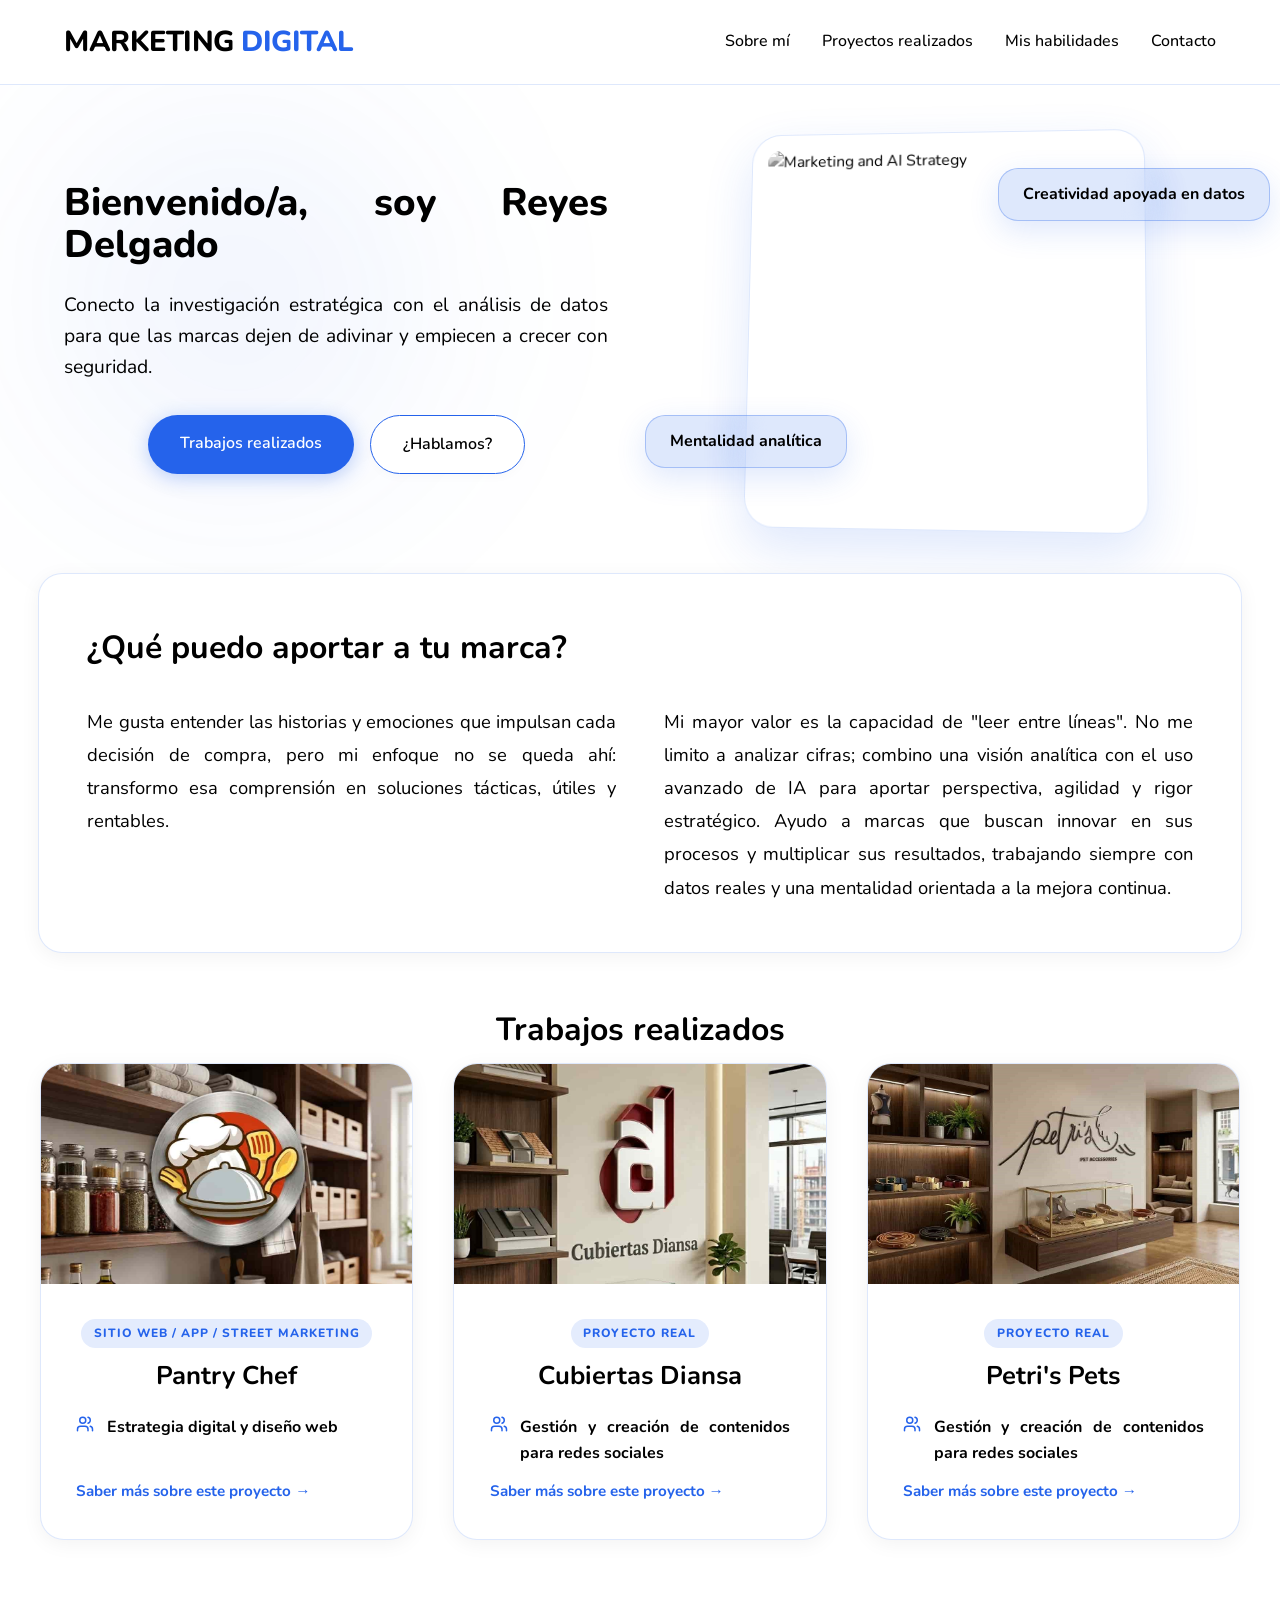
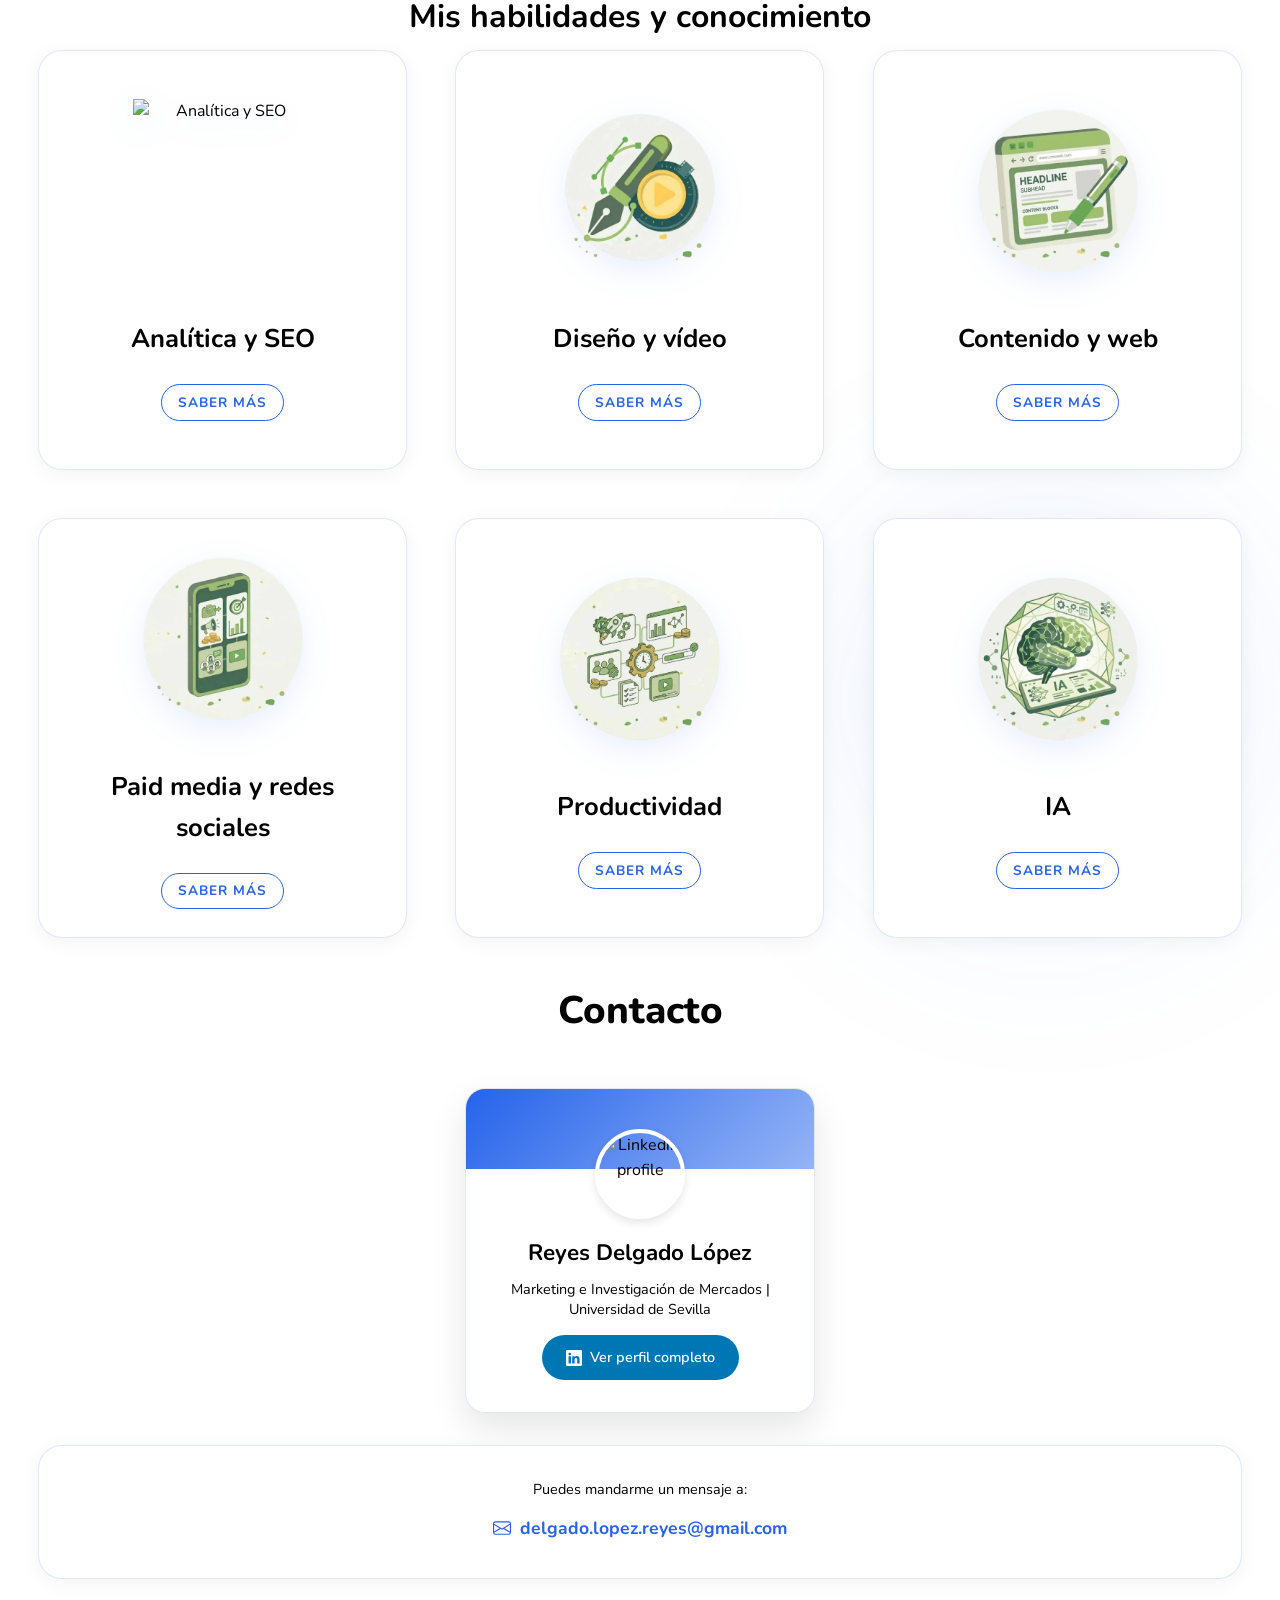
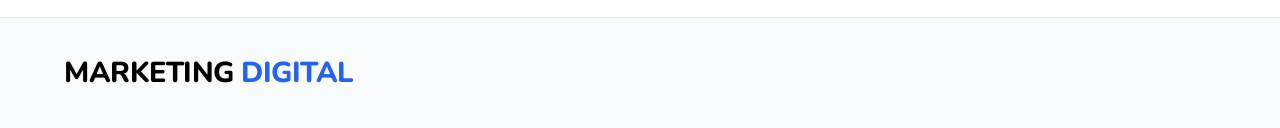
==== index.html @ 1cf18f33 "Update index.html" ====
<!DOCTYPE html>
<html lang="es">
<head>
    <meta charset="UTF-8">
    <meta name="viewport" content="width=device-width, initial-scale=1.0">
    <title>Marketing digital</title>
    <meta name="description" content="Portfolio profesional de marketing digital.">
    <link rel="stylesheet" href="style.css">
    <link rel="preconnect" href="https://fonts.googleapis.com">
    <link rel="preconnect" href="https://fonts.gstatic.com" crossorigin>
    <link href="https://fonts.googleapis.com/css2?family=Nunito:wght@300;400;600;700;800&display=swap" rel="stylesheet">
    <link rel="icon" type="image/png" href="logo.png">
    <script src="https://t.contentsquare.net/uxa/c8f39b7893210.js" defer></script>
</head>
<body>
    <div class="blob-bg"></div>
    <div class="blob-bg blob-2"></div>
    <nav class="navbar">
        <a href="index.html" class="logo">MARKETING <span class="highlight">DIGITAL</span></a>
        <ul class="nav-links">
            <li><a href="#about">Sobre mí</a></li>
            <li><a href="#projects">Proyectos realizados</a></li>
            <li><a href="#expertise">Mis habilidades</a></li>
            <li><a href="#contact">Contacto</a></li>
        </ul>
        <button class="mobile-menu-btn">
            <div class="bar"></div>
            <div class="bar"></div>
            <div class="bar"></div>
        </button>
    </nav>

    <main>
        <section id="home" class="hero">
            <div class="hero-content reveal-left">
                <h1 class="title">Bienvenido/a, soy Reyes Delgado</h1>
                <p class="description">
                    Conecto la investigación estratégica con el análisis de datos para que las marcas dejen de adivinar y empiecen a crecer con seguridad.
                </p>
                <div class="cta-group">
                    <a href="#projects" class="btn btn-primary">Trabajos realizados</a>
                    <a href="#contact" class="btn btn-secondary">¿Hablamos?</a>
                </div>
            </div>
            <div class="hero-visual reveal-right">
                <div class="glass-card main-glass">
                    <img src="hero-asset.png" alt="Marketing and AI Strategy" id="hero-img" fetchpriority="high" decoding="async">
                </div>
                <div class="floating-badge badge-1">Creatividad apoyada en datos</div>
                <div class="floating-badge badge-2">Mentalidad analítica</div>
            </div>
        </section>

        <section id="about" class="about reveal">
            <div class="glass-card about-card" style="padding: 3rem;">
                <h2 class="section-title" style="margin-bottom: 2rem; text-align: left;">¿Qué puedo aportar a tu marca?</h2>
                <div style="display: grid; grid-template-columns: repeat(auto-fit, minmax(400px, 1fr)); gap: 3rem;">
                    <p style="font-size: 1.15rem; color: var(--text-muted); line-height: 1.8; text-align: justify;">
                        Me gusta entender las historias y emociones que impulsan cada decisión de compra, pero mi enfoque no se queda ahí: transformo esa comprensión en soluciones tácticas, útiles y rentables.
                    </p>
                    <p style="font-size: 1.15rem; color: var(--text-muted); line-height: 1.8; text-align: justify;">
                        Mi mayor valor es la capacidad de "leer entre líneas". No me limito a analizar cifras; combino una visión analítica con el uso avanzado de IA para aportar perspectiva, agilidad y rigor estratégico. Ayudo a marcas que buscan innovar en sus procesos y multiplicar sus resultados, trabajando siempre con datos reales y una mentalidad orientada a la mejora continua.
                    </p>
                </div>
            </div>
        </section>

        <section id="projects" class="projects reveal">
            <h2 class="section-title">Trabajos realizados</h2>            
            <div class="projects-grid">
                <!-- Proyecto 1: Pantry Chef -->
                <div class="project-card glass-card" 
                     data-title="Pantry Chef"
                     data-image="pantry-chef.jpg"
                     data-role="Desarrollo de plataforma web, estrategia de marketing digital y diseño de experiencia de usuario (UX)."
                     data-problem="El desperdicio alimentario y la falta de tiempo para planificar comidas saludables. Muchos usuarios no saben qué cocinar con los ingredientes que ya tienen en casa, lo que genera gastos innecesarios y desperdicio."
                     data-solution="Creación de Pantry Chef, una solución digital que transforma la despensa en un aliado saludable. Diseñé una landing page optimizada y una estrategia de comunidad que fomenta la sostenibilidad a través de recetas personalizadas e inteligentes."
                     data-results="Identidad de marca consolidada, una interfaz intuitiva con alta tasa de conversión proyectada y una comunidad activa que reduce el impacto ambiental individual.">
                    <div class="project-image">
                        <img src="pantry-chef.jpg" alt="Pantry Chef Landing Page">
                        <div class="project-overlay">
                            <a href="proyecto-pantry-chef.html" class="view-project-btn">Ver proyecto completo</a>
                        </div>
                    </div>
                    <div class="project-info">
                        <div class="project-header">
                            <span class="project-tag">Sitio Web / App / Street Marketing</span>
                            <h3>Pantry Chef</h3>
                        </div>
                        <p class="project-role">
                            <svg xmlns="http://www.w3.org/2000/svg" width="18" height="18" viewBox="0 0 24 24" fill="none" stroke="currentColor" stroke-width="2" stroke-linecap="round" stroke-linejoin="round"><path d="M16 21v-2a4 4 0 0 0-4-4H6a4 4 0 0 0-4 4v2"/><circle cx="9" cy="7" r="4"/><path d="M22 21v-2a4 4 0 0 0-3-3.87"/><path d="M16 3.13a4 4 0 0 1 0 7.75"/></svg>
                            <strong>Estrategia digital y diseño web</strong>
                        </p>
                        
                        
                        
                        <a href="proyecto-pantry-chef.html" class="more-link">Saber más sobre este proyecto →</a>
                    </div>
                </div>

                <!-- Proyecto 2 -->
                <div class="project-card glass-card"
                     data-title="Cubiertas Diansa"
                     data-image="cubiertas-diansa.jpg"
                     data-role="Gestión y creación de contenidos para las redes sociales."
                     data-problem="Una empresa de servicios perdía el 60% de sus leads por falta de seguimiento inmediato y personalización. El equipo de ventas no daba abasto con las consultas manuales, lo que generaba frustración en los clientes."
                     data-solution="Propuse la integración de un sistema de pre-calificación mediante IA que automatiza la primera respuesta. Esto permite segmentar los leads en tiempo real según su intención de compra y derivarlos automáticamente al comercial adecuado."
                     data-results="Reducción del tiempo de respuesta de 4 horas a 2 minutos. Incremento del 25% en la tasa de cierre de ventas y ahorro de 10 horas semanales por empleado en tareas administrativas.">
                    <div class="project-image">
                        <img src="cubiertas-diansa.jpg" alt="Cubiertas Diansa">
                        <div class="project-overlay">
                            <a href="proyecto-cubiertas-diansa.html" class="view-project-btn">Ver proyecto completo</a>
                        </div>
                    </div>
                    <div class="project-info">
                        <div class="project-header">
                            <span class="project-tag">Proyecto real</span>
                            <h3>Cubiertas Diansa</h3>
                        </div>
                        <p class="project-role">
                            <svg xmlns="http://www.w3.org/2000/svg" width="18" height="18" viewBox="0 0 24 24" fill="none" stroke="currentColor" stroke-width="2" stroke-linecap="round" stroke-linejoin="round"><path d="M16 21v-2a4 4 0 0 0-4-4H6a4 4 0 0 0-4 4v2"/><circle cx="9" cy="7" r="4"/><path d="M22 21v-2a4 4 0 0 0-3-3.87"/><path d="M16 3.13a4 4 0 0 1 0 7.75"/></svg>
                            <strong>Gestión y creación de contenidos para redes sociales</strong>
                        </p>
                                                <!-- Mini Galería de previsualización -->
                                               <a href="proyecto-cubiertas-diansa.html" class="more-link">Saber más sobre este proyecto →</a>
                    </div>
                </div>

                <!-- Proyecto 3 -->
                <div class="project-card glass-card"
                     data-title="Petri's Pets"
                     data-image="https://images.unsplash.com/photo-1611162617213-7d7a39e9b1d7?auto=format&fit=crop&q=80&w=800"
                     data-role="Dirección creativa y planificación de contenidos en redes."
                     data-problem="Una marca tradicional necesitaba rejuvenecer su imagen para atraer a la Generación Z sin alienar a su base actual de clientes de mediana edad, quienes valoraban la sobriedad."
                     data-solution="Diseñé una campaña omnicanal centrada en storytelling visual vibrante. Creamos una submarca digital con un lenguaje visual renovado y colaboraciones con micro-influencers alineados con los valores de sostenibilidad de la marca."
                     data-results="Aumento del engagement en un 45% en perfiles jóvenes, crecimiento del 20% en ventas online y mejora del sentimiento positivo de marca en un 30% según auditoría social.">
                    <div class="project-image">
                        <img src="petris-pets.jpg" alt="Petri's Pets">
                        <div class="project-overlay">
                            <a href="proyecto-petris-pets.html" class="view-project-btn">Ver proyecto completo</a>
                        </div>
                    </div>
                    <div class="project-info">
                        <div class="project-header">
                            <span class="project-tag">Proyecto real</span>
                            <h3>Petri's Pets</h3>
                        </div>
                        <p class="project-role">
                            <svg xmlns="http://www.w3.org/2000/svg" width="18" height="18" viewBox="0 0 24 24" fill="none" stroke="currentColor" stroke-width="2" stroke-linecap="round" stroke-linejoin="round"><path d="M16 21v-2a4 4 0 0 0-4-4H6a4 4 0 0 0-4 4v2"/><circle cx="9" cy="7" r="4"/><path d="M22 21v-2a4 4 0 0 0-3-3.87"/><path d="M16 3.13a4 4 0 0 1 0 7.75"/></svg>
                            <strong>Gestión y creación de contenidos para redes sociales</strong>
                        </p>
                        
                        <a href="proyecto-petris-pets.html" class="more-link">Saber más sobre este proyecto →</a>
                    </div>
                </div>
            </div>
        </section>

        <section id="expertise" class="expertise">
            <h2 class="section-title reveal">Mis habilidades y conocimiento</h2>
            <div class="grid">
                <!-- Analítica y SEO -->
                <div class="flip-card reveal">
                    <div class="flip-card-inner">
                        <div class="flip-card-front glass-card">
                            <img src="./analytics.png" alt="Analítica y SEO" loading="lazy" decoding="async">
                            <h3>Analítica y SEO</h3>
                            <span class="card-hint">Saber más</span>
                        </div>
                        <div class="flip-card-back glass-card">
                            <h3>Analítica y SEO</h3>
                            <p>Transformo métricas en decisiones con <strong>GA4</strong>, <strong>Hotjar</strong>, <strong>Search Console</strong> y <strong>Power BI</strong>. Domino el SEO técnico y estratégico con <strong>SE Ranking</strong> y <strong>Screaming Frog</strong>.</p>
                        </div>
                    </div>
                </div>
                <!-- Diseño y Vídeo -->
                <div class="flip-card reveal" style="transition-delay: 0.1s;">
                    <div class="flip-card-inner">
                        <div class="flip-card-front glass-card">
                            <img src="./design.png" alt="Diseño y vídeo" loading="lazy" decoding="async">
                            <h3>Diseño y vídeo</h3>
                            <span class="card-hint">Saber más</span>
                        </div>
                        <div class="flip-card-back glass-card">
                            <h3>Diseño y vídeo</h3>
                            <p>Tengo experiencia en diseño gráfico utilizando <strong>Canva</strong> y <strong>Procreate</strong> y en edición de vídeo utilizando <strong>CapCut</strong> e <strong>iMovie</strong> para contenido de alto impacto.</p>
                        </div>
                    </div>
                </div>
                <!-- Gestión de Contenidos y Web -->
                <div class="flip-card reveal" style="transition-delay: 0.2s;">
                    <div class="flip-card-inner">
                        <div class="flip-card-front glass-card">
                            <img src="./content.png" alt="Contenido y web" loading="lazy" decoding="async">
                            <h3>Contenido y web</h3>
                            <span class="card-hint">Saber más</span>
                        </div>
                        <div class="flip-card-back glass-card">
                            <h3>Contenido y web</h3>
                            <p>Me manejo con <strong>WordPress</strong>, <strong>PrestaShop</strong> y <strong>Drupal</strong> para gestionar contenido. Además, cuento con experiencia en email marketing mediante <strong>Mailchimp</strong> y <strong>Constant Contact</strong> y conocimientos de <strong>HTML/CSS</strong>, utilizando herramientas como <strong>VS Code</strong>.</p>
                        </div>
                    </div>
                </div>
                <!-- Social Media y Paid Media -->
                <div class="flip-card reveal" style="transition-delay: 0.3s;">
                    <div class="flip-card-inner">
                        <div class="flip-card-front glass-card">
                            <img src="paid-media.png" alt="Paid media y redes" loading="lazy" decoding="async">
                            <h3>Paid media y redes sociales</h3>
                            <span class="card-hint">Saber más</span>
                        </div>
                        <div class="flip-card-back glass-card">
                            <h3>Paid media y redes sociales</h3>
                            <p>He gestionado campañas en <strong>Google Ads</strong> y <strong>Meta Ads</strong>. Además, he administrado las redes sociales de diversos clientes mediante <strong>Meta Business Suite</strong>, planificando contenido y supervisando los insights.</p>
                        </div>
                    </div>
                </div>
                <!-- Organización y Productividad -->
                <div class="flip-card reveal" style="transition-delay: 0.4s;">
                    <div class="flip-card-inner">
                        <div class="flip-card-front glass-card">
                            <img src="productividad.png" alt="Productividad" loading="lazy" decoding="async">
                            <h3>Productividad</h3>
                            <span class="card-hint">Saber más</span>
                        </div>
                        <div class="flip-card-back glass-card">
                            <h3>Productividad</h3>
                            <p>Organizo y gestiono tareas mediante herramientas como <strong>Notion</strong> y <strong>Trello</strong>. Además, domino suites de productividad como <strong>Microsoft Office</strong> y <strong>Google Workspace</strong>, lo que me permite coordinar proyectos de forma eficiente, estructurada y colaborativa.</p>
                        </div>
                    </div>
                </div>
                <!-- IA y Automatización -->
                <div class="flip-card reveal" style="transition-delay: 0.5s;">
                    <div class="flip-card-inner">
                        <div class="flip-card-front glass-card">
                            <img src="ia.png" alt="IA" loading="lazy" decoding="async">
                            <h3>IA</h3>
                            <span class="card-hint">Saber más</span>
                        </div>
                        <div class="flip-card-back glass-card">
                            <h3>IA</h3>
                            <p>Me apasiona explorar nuevas herramientas de IA y estar al día de las últimas tendencias en marketing y tecnología. Utilizo soluciones como <strong>Google Antigravity</strong> y <strong>Claude Code</strong> para automatizar tareas rutinarias y optimizar procesos.</p>
                        </div>
                    </div>
                </div>
            </div>
        </section>

        <section id="contact" class="contact">
                <div class="contact-sidebar">
                    <h1 class="title">Contacto</h1>
                    <div class="linkedin-custom-card">
                        <div class="linkedin-header"></div>
                        <div class="linkedin-body">
                            <div class="profile-pic-container">
                                <img src="hero-asset.png" alt="Linkedin profile" class="profile-pic">
                            </div>
                            <h3>Reyes Delgado López</h3>
                            <p class="headline">Marketing e Investigación de Mercados | Universidad de Sevilla</p>
                            
                            <a href="https://es.linkedin.com/in/reyes-delgado-lopez" target="_blank" class="linkedin-btn">
                                <svg xmlns="http://www.w3.org/2000/svg" width="16" height="16" fill="currentColor" viewBox="0 0 16 16">
                                    <path d="M0 1.146C0 .513.526 0 1.175 0h13.65C15.474 0 16 .513 16 1.146v13.708c0 .633-.526 1.146-1.175 1.146H1.175C.526 16 0 15.487 0 14.854V1.146zm4.943 12.248V6.169H2.542v7.225h2.401zm-1.2-8.212c.837 0 1.358-.554 1.358-1.248-.015-.709-.52-1.248-1.342-1.248-.822 0-1.359.54-1.359 1.248 0 .694.521 1.248 1.327 1.248h.016zm4.908 8.212V9.359c0-.216.016-.432.08-.586.173-.431.568-.878 1.232-.878.869 0 1.216.662 1.216 1.634v3.865h2.401V9.25c0-2.22-1.184-3.252-2.764-3.252-1.274 0-1.845.7-2.165 1.193v.025h-.016a5.54 5.54 0 0 1 .016-.025V6.169h-2.4c.03.678 0 7.225 0 7.225h2.4z"/>
                                </svg>
                                Ver perfil completo
                            </a>
                        </div>
                    </div>

                    <div class="direct-contact-mini glass-card">
                        <p>Puedes mandarme un mensaje a:</p>
                        <a href="mailto:delgado.lopez.reyes@gmail.com" class="email-link-mini">
                            <svg xmlns="http://www.w3.org/2000/svg" width="18" height="18" fill="currentColor" viewBox="0 0 16 16">
                                <path d="M0 4a2 2 0 0 1 2-2h12a2 2 0 0 1 2 2v8a2 2 0 0 1-2 2H2a2 2 0 0 1-2-2V4Zm2-1a1 1 0 0 0-1 1v.217l7 4.2 7-4.2V4a1 1 0 0 0-1-1H2Zm13 2.383-4.708 2.825L15 11.105V5.383Zm-.034 6.876-5.64-3.471L8 9.583l-1.326-.795-5.64 3.47A1 1 0 0 0 2 13h12a1 1 0 0 0 .966-.741ZM1 11.105l4.708-2.897L1 5.383v5.722Z"/>
                            </svg>
                            delgado.lopez.reyes@gmail.com
                        </a>
                    </div>
                </div>
            </div>
        </section>
    </main>

    <footer>
        <div class="footer-content">
            <a href="index.html" class="logo">MARKETING <span class="highlight">DIGITAL</span></a>
        </div>
    </footer>

    <script src="script.js"></script>

</body>
</html>
---- style.css ----
:root {
    --bg-main: #ffffff;
    --text-main: #000000;
    --text-muted: #000000;
    --primary: #2563eb;
    --secondary: #2563eb;
    --glass-bg: rgba(255, 255, 255, 0.8);
    --glass-border: rgba(37, 99, 235, 0.15);
}

* {
    margin: 0;
    padding: 0;
    box-sizing: border-box;
}

body {
    font-family: 'Nunito', sans-serif;
    background-color: var(--bg-main);
    color: var(--text-main);
    line-height: 1.6;
    overflow-x: hidden;
    position: relative;
}

h1, h2, h3, h4, .logo, .nav-links {
    font-family: 'Nunito', sans-serif;
}

/* Background Blobs - All in Green Lime */
.blob-bg {
    position: absolute; /* Changed from fixed to absolute for better scroll performance */
    top: 0;
    left: -5%;
    width: 600px;
    height: 600px;
    border-radius: 50%;
    background: radial-gradient(circle, rgba(37, 99, 235, 0.08) 0%, rgba(255, 255, 255, 0) 70%);
    z-index: -1;
    filter: blur(80px);
    pointer-events: none;
}
.blob-bg.blob-2 {
    top: 2000px; /* Positioned further down instead of fixed bottom */
    left: auto;
    right: -5%;
    background: radial-gradient(circle, rgba(37, 99, 235, 0.12) 0%, rgba(255, 255, 255, 0) 70%);
}

.gradient-text {
    color: #000000;
}

/* Glassmorphism utility - Green Lime theme */
.glass-card {
    background: #ffffff; /* Removed expensive backdrop-filter */
    border: 1px solid var(--glass-border);
    border-radius: 24px;
    box-shadow: 0 4px 20px rgba(0, 0, 0, 0.05); /* Simplified shadow */
}

/* Navbar */
.navbar {
    position: fixed;
    top: 0;
    width: 100%;
    display: flex;
    justify-content: space-between;
    align-items: center;
    padding: 1.2rem 5%;
    background: #ffffff; /* Removed backdrop-filter */
    border-bottom: 1px solid var(--glass-border);
    z-index: 1000;
    transition: box-shadow 0.3s ease;
}

.navbar.scrolled {
    box-shadow: 0 4px 20px rgba(0, 0, 0, 0.08);
}

.logo {
    font-size: 1.8rem;
    font-weight: 800;
    letter-spacing: -0.5px;
    color: var(--text-main);
    text-decoration: none;
}
.highlight {
    color: var(--primary);
}

.nav-links {
    display: flex;
    list-style: none;
    gap: 2rem;
}

.nav-links a {
    color: var(--text-main);
    text-decoration: none;
    font-weight: 500;
    font-size: 1rem;
    transition: color 0.3s ease;
    position: relative;
}

.nav-links a::after {
    content: '';
    position: absolute;
    width: 0;
    height: 2px;
    bottom: -4px;
    left: 0;
    background: var(--primary);
    transition: width 0.3s ease;
}

.nav-links a:hover {
    color: var(--primary);
}

.nav-links a:hover::after {
    width: 100%;
}

.mobile-menu-btn {
    display: none;
    background: none;
    border: none;
    cursor: pointer;
}
.bar {
    width: 25px;
    height: 2px;
    background: var(--text-main);
    margin: 5px 0;
    transition: 0.3s;
}

/* Hero Section */
.hero {
    min-height: auto;
    display: flex;
    align-items: center;
    padding: 8rem 5% 2rem;
    gap: 4rem;
}

.hero-content {
    flex: 1;
    text-align: center;
}

.subtitle {
    font-size: 1.1rem;
    color: #000000;
    text-transform: uppercase;
    letter-spacing: 2px;
    margin-bottom: 1rem;
    font-weight: 700;
}

.title {
    font-size: 2.4rem;
    line-height: 1.1;
    margin-bottom: 1.5rem;
    font-weight: 800;
    color: var(--text-main);
    max-width: 800px;
    margin: 0 auto 1.5rem;
    text-align: justify;
}

.description {
    font-size: 1.2rem;
    color: var(--text-muted);
    margin-bottom: 2rem;
    max-width: 600px;
    text-align: justify;
    margin: 0 auto 2rem;
}

.cta-group {
    display: flex;
    gap: 1rem;
    justify-content: center;
}

.btn {
    padding: 1rem 2rem;
    border-radius: 50px;
    font-weight: 600;
    text-decoration: none;
    transition: all 0.3s ease;
    cursor: pointer;
    border: none;
    font-family: 'Nunito', sans-serif;
    font-size: 1rem;
}

.btn-primary {
    background: var(--primary);
    color: white;
    box-shadow: 0 4px 20px rgba(37, 99, 235, 0.3);
}

.btn-primary:hover {
    transform: translateY(-2px);
    background: #1d4ed8; /* Darker blue */
    box-shadow: 0 6px 25px rgba(37, 99, 235, 0.45);
}

.btn-secondary {
    background: white;
    color: var(--text-main);
    border: 1px solid var(--primary);
    box-shadow: 0 4px 10px rgba(0,0,0,0.02);
}

.btn-secondary:hover {
    background: #f8fafc;
    border-color: #1d4ed8;
}

.hero-visual {
    flex: 1;
    position: relative;
    display: flex;
    justify-content: center;
    align-items: center;
}

.main-glass {
    width: 400px;
    height: 400px;
    border-radius: 30px;
    padding: 1rem;
    overflow: hidden;
    position: relative;
    transform: perspective(1000px) rotateY(-5deg) rotateX(5deg);
    transition: transform 0.5s ease;
    box-shadow: 0 20px 50px rgba(37, 99, 235, 0.15);
    backface-visibility: hidden;
    -webkit-backface-visibility: hidden;
}

.main-glass:hover {
    transform: perspective(1000px) rotateY(0deg) rotateX(0deg);
}

.main-glass img {
    width: 100%;
    height: 100%;
    object-fit: cover;
    border-radius: 20px;
}

.floating-badge {
    position: absolute;
    background: rgba(37, 99, 235, 0.15);
    backdrop-filter: blur(10px);
    padding: 0.8rem 1.5rem;
    border-radius: 20px;
    border: 1px solid rgba(37, 99, 235, 0.3);
    font-weight: 700;
    box-shadow: 0 10px 30px rgba(37, 99, 235, 0.15);
    animation: float 3s ease-in-out infinite;
    color: #000000;
    z-index: 10;
}

.badge-1 {
    top: 10%;
    right: -10%;
    color: #000000;
}

.badge-2 {
    bottom: 15%;
    left: -5%;
    color: #000000;
    animation-delay: -2s;
}

@keyframes float {
    0%, 100% { transform: translateY(0); }
    50% { transform: translateY(-5px); }
}

/* General Section Styles */
section {
    padding: 1% 3% 3% 3%;
}

.section-title {
    font-size: 2rem;
    text-align: center;
    margin-bottom: 0.5rem;
}

.section-subtitle {
    text-align: center;
    color: var(--text-muted);
    margin-bottom: 3rem;
    font-size: 1.1rem;
    font-weight: 600;
    opacity: 0.8;
}

/* Projects Section */
.projects-grid {
    display: grid;
    grid-template-columns: repeat(auto-fit, minmax(320px, 1fr));
    gap: 2.5rem;
    max-width: 1200px;
    margin: 0 auto;
}

.project-card {
    display: flex;
    flex-direction: column;
    overflow: hidden;
    transition: all 0.4s cubic-bezier(0.175, 0.885, 0.32, 1.275);
    background: white;
    height: 100%;
    position: relative;
    border: 1px solid var(--glass-border);
}

.project-card:hover {
    transform: translateY(-12px);
    box-shadow: 0 25px 50px rgba(37, 99, 235, 0.15);
    border-color: var(--primary);
}

.project-image {
    width: 100%;
    height: 220px;
    overflow: hidden;
    position: relative;
}

.project-image img {
    width: 100%;
    height: 100%;
    object-fit: cover;
    transition: transform 0.6s ease;
}

.project-overlay {
    position: absolute;
    top: 0;
    left: 0;
    width: 100%;
    height: 100%;
    background: rgba(37, 99, 235, 0.8);
    display: flex;
    justify-content: center;
    align-items: center;
    opacity: 0;
    transition: opacity 0.3s ease;
}

.project-card:hover .project-overlay {
    opacity: 1;
}

.view-project-btn {
    padding: 0.8rem 1.5rem;
    background: white;
    color: var(--primary);
    text-decoration: none;
    font-weight: 700;
    border-radius: 50px;
    transform: translateY(20px);
    transition: all 0.3s ease;
}

.project-card:hover .view-project-btn {
    transform: translateY(0);
}

.project-info {
    padding: 2.2rem;
    flex-grow: 1;
    display: flex;
    flex-direction: column;
}

.project-header {
    margin-bottom: 1.5rem;
    text-align: center;
}

.project-tag {
    display: inline-block;
    padding: 0.3rem 0.8rem;
    background: rgba(37, 99, 235, 0.12);
    color: var(--primary);
    border-radius: 50px;
    font-size: 0.75rem;
    font-weight: 800;
    text-transform: uppercase;
    letter-spacing: 1px;
    margin-bottom: 0.8rem;
}

.project-info h3 {
    font-size: 1.6rem;
    line-height: 1.2;
    color: var(--text-main);
}

.project-role {
    display: flex;
    align-items: flex-start;
    gap: 0.8rem;
    font-size: 1rem;
    color: var(--text-main);
    border-radius: 12px;
    text-align: justify;
    margin-bottom: 0.8rem;
}

.project-role svg {
    color: var(--primary);
    flex-shrink: 0;
}

.project-details {
    display: flex;
    flex-direction: column;
    gap: 1.2rem;
    margin-bottom: 2rem;
}

.detail-item {
    display: flex;
    align-items: flex-start;
    gap: 1rem;
    font-size: 0.95rem;
    line-height: 1.5;
    color: var(--text-muted);
    text-align: justify;
}

.detail-item svg {
    color: var(--primary);
    margin-top: 3px;
    flex-shrink: 0;
}

.more-link {
    margin-top: auto;
    color: var(--primary);
    text-decoration: none;
    font-weight: 700;
    font-size: 0.95rem;
    display: flex;
    align-items: center;
    gap: 0.5rem;
    transition: transform 0.3s ease;
}

.more-link:hover {
    transform: translateX(5px);
}

/* Project Skills Pills */
.skills-pills {
    display: flex;
    flex-wrap: wrap;
    gap: 0.6rem;
}

.skill-pill {
    padding: 0.4rem 0.8rem;
    background: #f1f5f9;
    border: 1px solid #e2e8f0;
    border-radius: 8px;
    font-size: 0.8rem;
    font-weight: 600;
    color: var(--text-main);
    transition: all 0.3s ease;
}

.project-card:hover .skill-pill {
    background: rgba(37, 99, 235, 0.08);
    border-color: rgba(37, 99, 235, 0.3);
    color: var(--primary);
}

/* Expertise - Flip Cards */
.grid {
    display: grid;
    grid-template-columns: repeat(auto-fit, minmax(300px, 1fr));
    gap: 3rem;
}

.flip-card {
    background-color: transparent;
    height: 420px;
    cursor: pointer;
}

.flip-card-inner {
    position: relative;
    width: 100%;
    height: 100%;
    text-align: center;
    transition: transform 0.4s ease;
}

.flip-card:hover .flip-card-inner {
    transform: scale(1.02); /* Simplified from rotateY for better performance */
}

.flip-card-front, .flip-card-back {
    position: absolute;
    width: 100%;
    height: 100%;
    display: flex;
    flex-direction: column;
    justify-content: center;
    align-items: center;
    padding: 2.5rem 2rem;
    border-radius: 24px;
    transition: opacity 0.3s ease;
}

.flip-card-front {
    background: #ffffff;
    border: 1px solid var(--glass-border);
    z-index: 2;
}

.flip-card:hover .flip-card-front {
    opacity: 0;
    pointer-events: none;
}

.flip-card-front img {
    width: 180px;
    height: 180px;
    object-fit: contain;
    margin-bottom: 2.5rem;
    filter: drop-shadow(0 10px 15px rgba(37, 99, 235, 0.1));
}

.flip-card-front h3 {
    font-size: 1.6rem;
    color: var(--text-main);
}

.card-hint {
    margin-top: 1.5rem;
    font-size: 0.85rem;
    color: var(--primary);
    font-weight: 700;
    text-transform: uppercase;
    letter-spacing: 1px;
    border: 1px solid var(--primary);
    padding: 0.4rem 1rem;
    border-radius: 50px;
}

.flip-card-back {
    background: #ffffff;
    border: 1px solid var(--glass-border);
    opacity: 0;
    z-index: 1;
}

.flip-card:hover .flip-card-back {
    opacity: 1;
}

.flip-card-back .skill-icon {
    font-size: 3.5rem;
    margin-bottom: 1.5rem;
}

.flip-card-back h3 {
    font-size: 1.5rem;
    margin-bottom: 1rem;
}

.flip-card-back p {
    color: var(--text-muted);
    font-size: 0.9rem;
    line-height: 1.5;
    text-align: center;
}

.flip-card-back strong {
    color: var(--primary);
}

/* Experience Timeline */
.timeline {
    max-width: 800px;
    margin: 0 auto;
    position: relative;
}

.timeline::before {
    content: '';
    position: absolute;
    left: 20px;
    top: 0;
    height: 100%;
    width: 2px;
    background: #e2e8f0;
}

.timeline-item {
    position: relative;
    padding-left: 60px;
    margin-bottom: 3rem;
}

.timeline-dot {
    position: absolute;
    left: 14px;
    top: 0;
    width: 14px;
    height: 14px;
    border-radius: 50%;
    background: var(--primary);
    box-shadow: 0 0 10px rgba(37, 99, 235, 0.4);
}

.timeline-content {
    padding: 2rem;
    transition: transform 0.3s ease, background 0.3s ease, box-shadow 0.3s ease;
}

.timeline-content:hover {
    transform: translateX(10px);
    background: white;
    border-color: var(--primary);
    box-shadow: 0 15px 35px rgba(37, 99, 235, 0.08);
}

.timeline-content .date {
    display: inline-block;
    padding: 0.3rem 1rem;
    background: rgba(0, 0, 0, 0.05);
    color: #000000;
    border-radius: 50px;
    font-size: 0.85rem;
    font-weight: 600;
    margin-bottom: 1rem;
}

.timeline-content h3 {
    font-size: 1.5rem;
    margin-bottom: 0.3rem;
}

.timeline-content h4 {
    color: var(--text-muted);
    font-weight: 400;
    margin-bottom: 1rem;
}

.timeline-content p {
    color: var(--text-muted);
    text-align: justify;
    margin-bottom: 1rem;
}

.timeline-content p:last-child {
    margin-bottom: 0;
}

/* Contact Section Grid Layout */
.contact-grid {
    display: grid;
    grid-template-columns: 1.4fr 1fr;
    gap: 3rem;
    max-width: 1100px;
    margin: 0 auto;
    align-items: start;
}

.contact-card {
    padding: 3rem;
    background: white;
    border: 1px solid var(--glass-border);
}

.contact-sidebar {
    display: flex;
    flex-direction: column;
    gap: 2rem;
}

.direct-contact-mini {
    padding: 2rem;
    text-align: center;
    background: white;
}

.direct-contact-mini p {
    font-size: 0.9rem;
    color: var(--text-muted);
    margin-bottom: 0.8rem;
}

.email-link-mini {
    display: inline-flex;
    align-items: center;
    gap: 0.6rem;
    color: var(--primary);
    text-decoration: none;
    font-weight: 700;
    font-size: 1.1rem;
    transition: transform 0.3s ease;
}

.email-link-mini:hover {
    transform: translateY(-2px);
}

.contact-form {
    display: flex;
    flex-direction: column;
    gap: 1.2rem;
}

.input-group input,
.input-group textarea {
    width: 100%;
    padding: 1rem 1.5rem;
    background: #f1f5f9;
    border: 1px solid #e2e8f0;
    border-radius: 12px;
    color: var(--text-main);
    font-family: 'Nunito', sans-serif;
    outline: none;
    transition: all 0.3s ease;
}

.input-group input:focus,
.input-group textarea:focus {
    background: white;
    border-color: var(--primary);
    box-shadow: 0 0 0 4px rgba(37, 99, 235, 0.15);
}

.submit-btn {
    width: 100%;
    padding: 1.2rem;
    font-size: 1.1rem;
}

/* Footer */
footer {
    padding: 2rem 5% 2rem;
    border-top: 1px solid #e2e8f0;
    background: #f8fafc;
}

.footer-content {
    display: flex;
    justify-content: space-between;
    align-items: center;
}

.social-links {
    display: flex;
    gap: 1.5rem;
}

.social-links a {
    color: var(--text-muted);
    text-decoration: none;
    transition: color 0.3s ease;
}

.social-links a:hover {
    color: var(--primary);
}

footer p {
    text-align: center;
    color: var(--text-muted);
    font-size: 0.9rem;
}

/* Scroll animations */
.reveal, .reveal-left, .reveal-right {
    opacity: 0;
    transition: all 0.6s cubic-bezier(0.25, 0.46, 0.45, 0.94);
    will-change: transform, opacity;
}

.reveal { transform: translateY(30px); }
.reveal-left { transform: translateX(-50px); }
.reveal-right { transform: translateX(50px); }

.reveal.active, .reveal-left.active, .reveal-right.active {
    opacity: 1;
    transform: translate(0);
}

/* Responsive */
@media (max-width: 968px) {
    .hero {
        flex-direction: column;
        text-align: center;
        padding-top: 10rem;
    }
    
    .description {
        margin: 0 auto 2.5rem;
    }

    .cta-group {
        justify-content: center;
    }

    .main-glass {
        width: 100%;
        max-width: 400px;
    }
    
    .badge-1, .badge-2 {
        display: none;
    }

    .contact-grid {
        grid-template-columns: 1fr;
        gap: 2rem;
    }

    .linkedin-custom-card {
        max-width: 100%;
    }
}

@media (max-width: 768px) {
    .nav-links {
        display: none;
    }
    .mobile-menu-btn {
        display: block;
    }
    .title {
        font-size: 3rem;
    }
    .contact-card {
        padding: 2rem 1.5rem;
    }
    /* Optimization for mobile: reduce blur complexity */
    .glass-card, .navbar {
        backdrop-filter: blur(8px);
        -webkit-backdrop-filter: blur(8px);
    }
    .blob-bg {
        filter: blur(40px);
    }
}

/* LinkedIn Custom Card */
.linkedin-custom-card {
    width: 100%;
    max-width: 350px;
    background: white;
    border-radius: 20px;
    overflow: hidden;
    box-shadow: 0 15px 35px rgba(0, 0, 0, 0.1);
    transition: transform 0.3s ease;
    border: 1px solid #e2e8f0;
    margin: 0 auto;
}

.linkedin-custom-card:hover {
    transform: translateY(-10px);
}

.linkedin-header {
    height: 80px;
    background: linear-gradient(135deg, var(--primary) 0%, #95B4F5 100%);
}

.linkedin-body {
    padding: 0 2rem 2rem;
    text-align: center;
    margin-top: -40px;
}

.profile-pic-container {
    width: 90px;
    height: 90px;
    margin: 0 auto 1rem;
    border: 4px solid white;
    border-radius: 50%;
    overflow: hidden;
    box-shadow: 0 4px 10px rgba(0,0,0,0.1);
}

.profile-pic {
    width: 100%;
    height: 100%;
    object-fit: cover;
}

.linkedin-body h3 {
    font-size: 1.4rem;
    margin-bottom: 0.5rem;
    color: #000;
}

.headline {
    font-size: 0.9rem;
    color: var(--text-muted);
    line-height: 1.4;
    margin-bottom: 1rem;
}

.location {
    font-size: 0.85rem;
    color: #64748b;
    margin-bottom: 1.5rem;
}

.linkedin-btn {
    display: inline-flex;
    align-items: center;
    gap: 0.5rem;
    background: #0077b5;
    color: white;
    text-decoration: none;
    padding: 0.7rem 1.5rem;
    border-radius: 50px;
    font-weight: 600;
    font-size: 0.9rem;
    transition: background 0.3s ease;
}

.linkedin-btn:hover {
    background: #005582;
}

.linkedin-btn svg {
    fill: white;
}

/* Direct Contact Styles */
.direct-contact {
    margin-top: 2.5rem;
    padding-top: 2rem;
    border-top: 1px solid #e2e8f0;
    text-align: center;
}

.direct-contact p {
    font-size: 0.95rem;
    color: var(--text-muted);
    margin-bottom: 1rem;
}

.email-link {
    display: inline-flex;
    align-items: center;
    gap: 0.8rem;
    color: var(--primary);
    text-decoration: none;
    font-weight: 700;
    font-size: 1.2rem;
    transition: all 0.3s ease;
    padding: 0.5rem 1rem;
    border-radius: 12px;
}

.email-link:hover {
    background: rgba(163, 198, 20, 0.05);
    transform: translateY(-2px);
}

img[src="hero-asset.png"] {
    filter: grayscale(100%);
}

/* Modal Styles */
.modal {
    display: none;
    position: fixed;
    z-index: 2000;
    left: 0;
    top: 0;
    width: 100%;
    height: 100%;
    background-color: rgba(0, 0, 0, 0.6);
    backdrop-filter: blur(8px);
    overflow-y: auto;
    padding: 2rem;
}

.modal-content {
    margin: 2rem auto;
    max-width: 1000px;
    width: 95%;
    position: relative;
    padding: 0;
    overflow: hidden;
    background: white;
    border-radius: 24px;
    box-shadow: 0 25px 50px rgba(0,0,0,0.2);
    animation: modalSlideUp 0.4s cubic-bezier(0.175, 0.885, 0.32, 1.275);
}

@keyframes modalSlideUp {
    from { transform: translateY(50px); opacity: 0; }
    to { transform: translateY(0); opacity: 1; }
}

.close-modal {
    position: absolute;
    right: 25px;
    top: 20px;
    font-size: 35px;
    font-weight: bold;
    color: #64748b;
    cursor: pointer;
    z-index: 10;
    transition: color 0.3s;
}

.close-modal:hover {
    color: var(--primary);
}

.modal-grid {
    display: grid;
    grid-template-columns: 1fr 1.2fr;
}

.modal-image {
    height: 100%;
    min-height: 400px;
}

.modal-image img {
    width: 100%;
    height: 100%;
    object-fit: cover;
}

.modal-info {
    padding: 3rem;
    background: white;
}

.modal-info h2 {
    font-size: 2.2rem;
    margin-bottom: 2rem;
    color: var(--text-main);
    line-height: 1.2;
}

.modal-section {
    margin-bottom: 1.8rem;
}

.modal-section h3 {
    font-size: 1.1rem;
    color: var(--primary);
    margin-bottom: 0.8rem;
    display: flex;
    align-items: center;
    gap: 0.6rem;
}

.modal-section p {
    font-size: 1rem;
    color: var(--text-muted);
    line-height: 1.6;
    text-align: justify;
}

.highlight-section {
    background: rgba(163, 198, 20, 0.05);
    padding: 1.5rem;
    border-radius: 16px;
    border: 1px solid rgba(163, 198, 20, 0.1);
}

@media (max-width: 850px) {
    .modal-grid {
        grid-template-columns: 1fr;
    }
    .modal-image {
        height: 250px;
        min-height: 250px;
    }
    .modal-info {
        padding: 2rem;
    }
    .modal-info h2 {
        font-size: 1.8rem;
    }
}
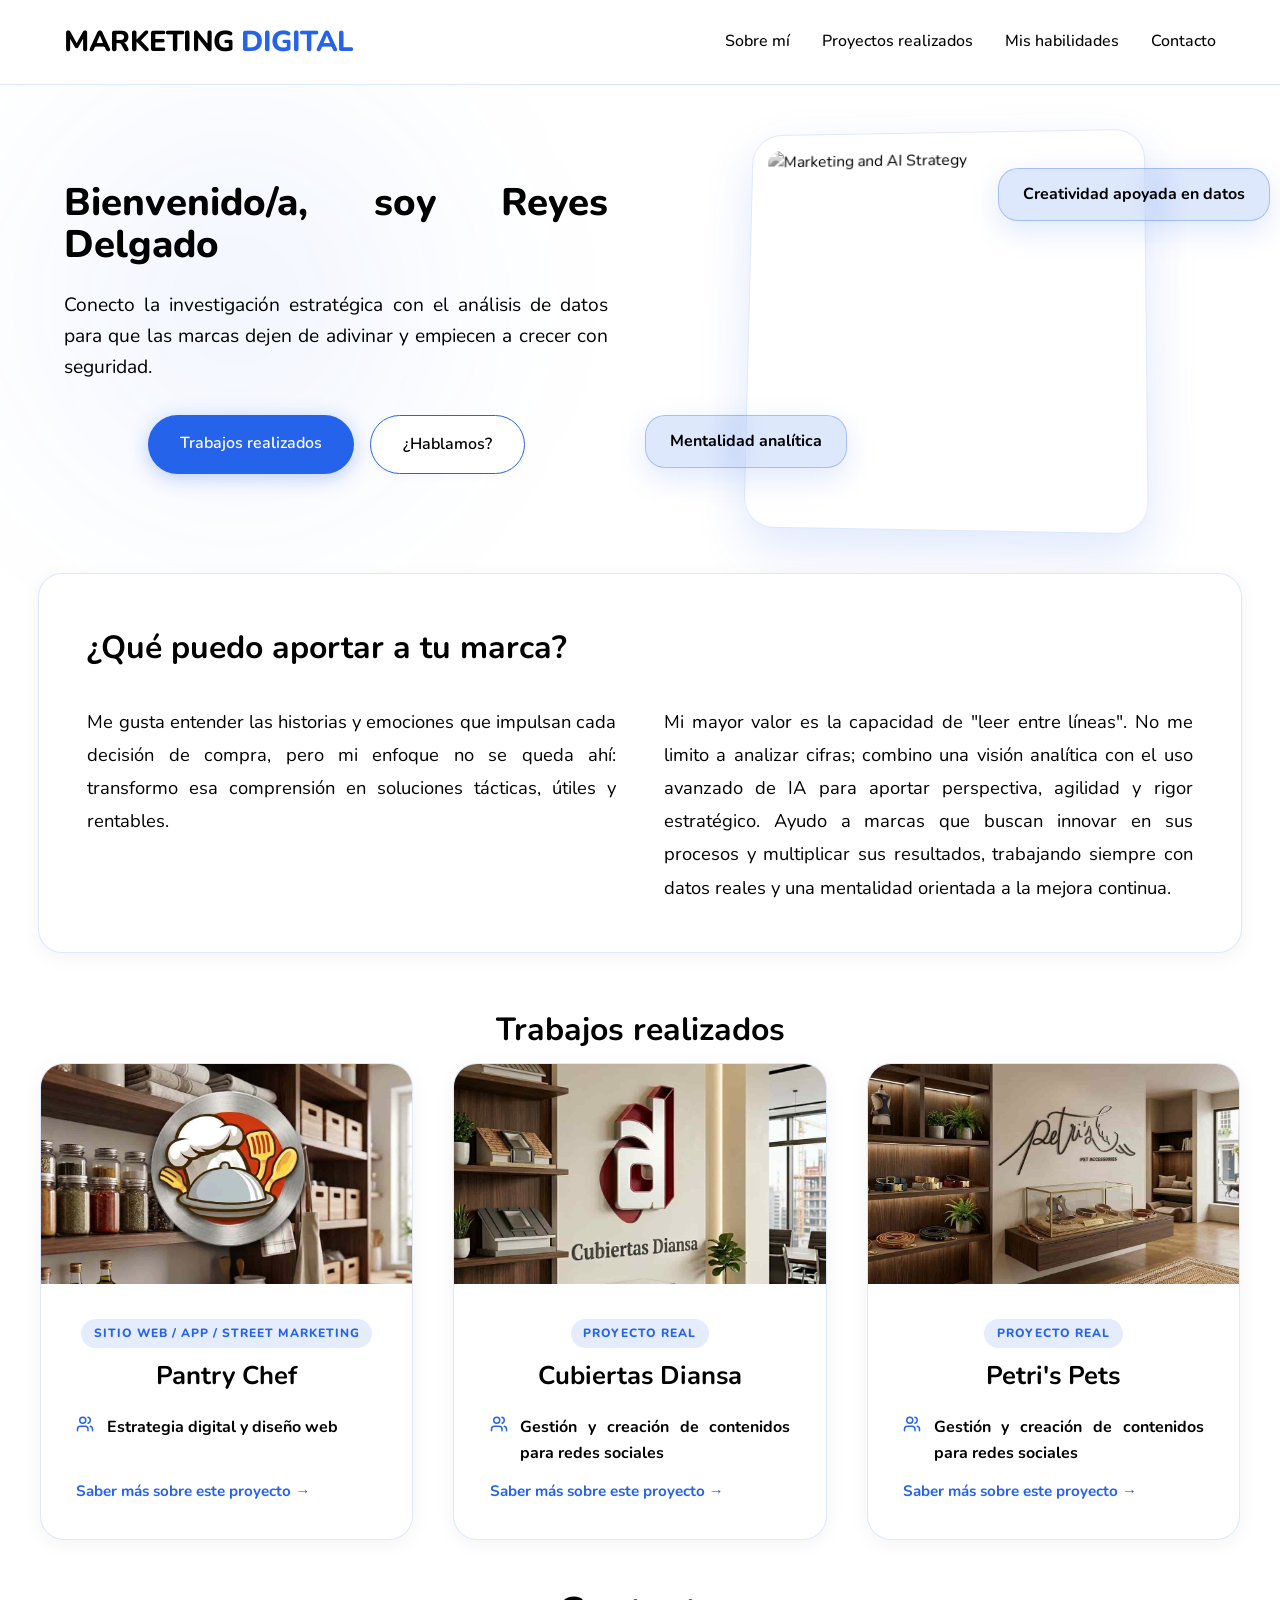
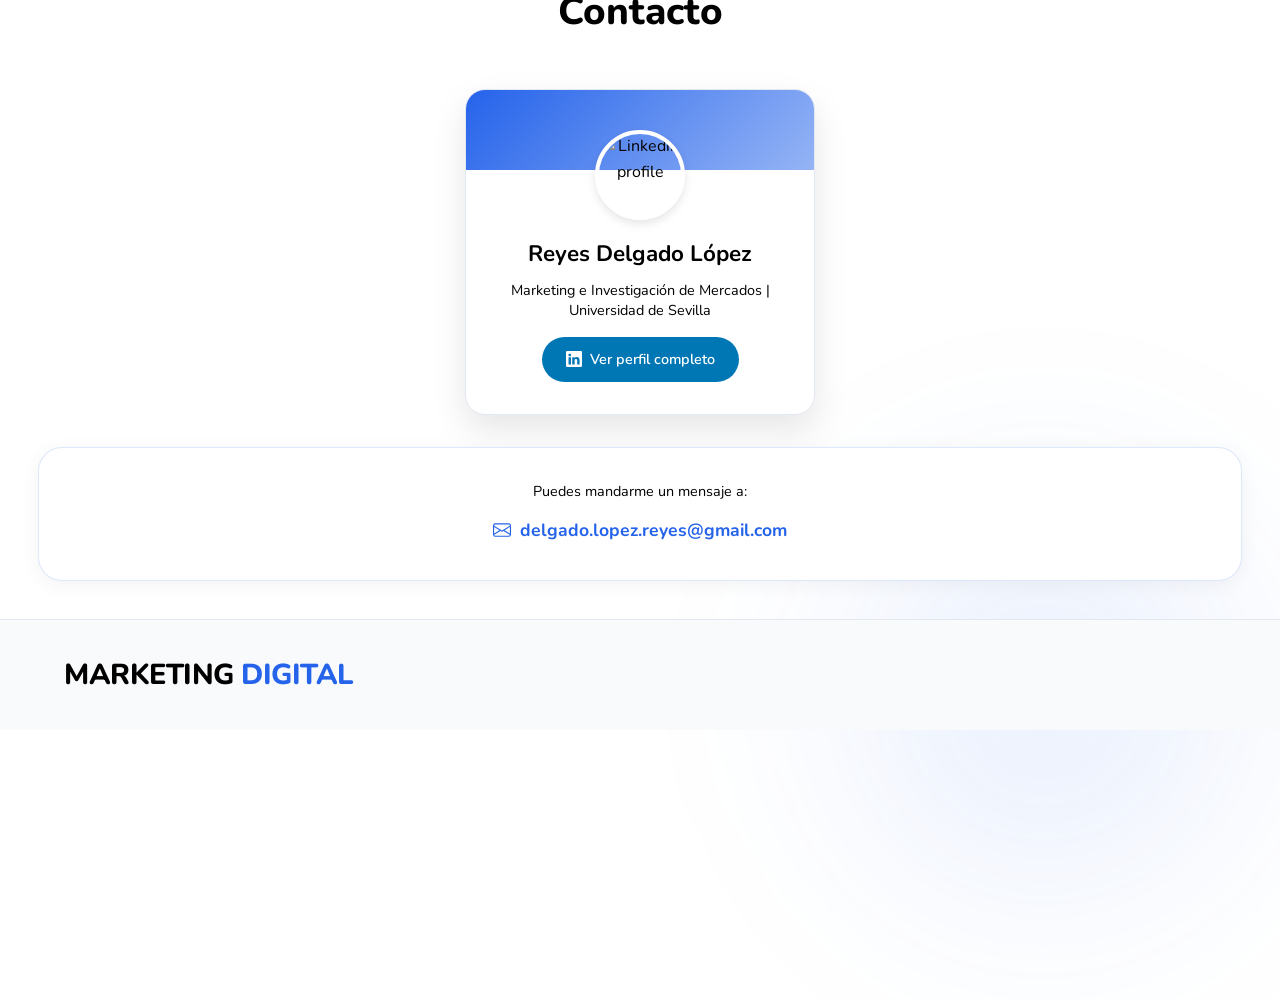
==== commit 188fe17f: "Update index.html" ====
--- a/index.html
+++ b/index.html
@@ -156,96 +156,6 @@
             </div>
         </section>
 
-        <section id="expertise" class="expertise">
-            <h2 class="section-title reveal">Mis habilidades y conocimiento</h2>
-            <div class="grid">
-                <!-- Analítica y SEO -->
-                <div class="flip-card reveal">
-                    <div class="flip-card-inner">
-                        <div class="flip-card-front glass-card">
-                            <img src="./analytics.png" alt="Analítica y SEO" loading="lazy" decoding="async">
-                            <h3>Analítica y SEO</h3>
-                            <span class="card-hint">Saber más</span>
-                        </div>
-                        <div class="flip-card-back glass-card">
-                            <h3>Analítica y SEO</h3>
-                            <p>Transformo métricas en decisiones con <strong>GA4</strong>, <strong>Hotjar</strong>, <strong>Search Console</strong> y <strong>Power BI</strong>. Domino el SEO técnico y estratégico con <strong>SE Ranking</strong> y <strong>Screaming Frog</strong>.</p>
-                        </div>
-                    </div>
-                </div>
-                <!-- Diseño y Vídeo -->
-                <div class="flip-card reveal" style="transition-delay: 0.1s;">
-                    <div class="flip-card-inner">
-                        <div class="flip-card-front glass-card">
-                            <img src="./design.png" alt="Diseño y vídeo" loading="lazy" decoding="async">
-                            <h3>Diseño y vídeo</h3>
-                            <span class="card-hint">Saber más</span>
-                        </div>
-                        <div class="flip-card-back glass-card">
-                            <h3>Diseño y vídeo</h3>
-                            <p>Tengo experiencia en diseño gráfico utilizando <strong>Canva</strong> y <strong>Procreate</strong> y en edición de vídeo utilizando <strong>CapCut</strong> e <strong>iMovie</strong> para contenido de alto impacto.</p>
-                        </div>
-                    </div>
-                </div>
-                <!-- Gestión de Contenidos y Web -->
-                <div class="flip-card reveal" style="transition-delay: 0.2s;">
-                    <div class="flip-card-inner">
-                        <div class="flip-card-front glass-card">
-                            <img src="./content.png" alt="Contenido y web" loading="lazy" decoding="async">
-                            <h3>Contenido y web</h3>
-                            <span class="card-hint">Saber más</span>
-                        </div>
-                        <div class="flip-card-back glass-card">
-                            <h3>Contenido y web</h3>
-                            <p>Me manejo con <strong>WordPress</strong>, <strong>PrestaShop</strong> y <strong>Drupal</strong> para gestionar contenido. Además, cuento con experiencia en email marketing mediante <strong>Mailchimp</strong> y <strong>Constant Contact</strong> y conocimientos de <strong>HTML/CSS</strong>, utilizando herramientas como <strong>VS Code</strong>.</p>
-                        </div>
-                    </div>
-                </div>
-                <!-- Social Media y Paid Media -->
-                <div class="flip-card reveal" style="transition-delay: 0.3s;">
-                    <div class="flip-card-inner">
-                        <div class="flip-card-front glass-card">
-                            <img src="paid-media.png" alt="Paid media y redes" loading="lazy" decoding="async">
-                            <h3>Paid media y redes sociales</h3>
-                            <span class="card-hint">Saber más</span>
-                        </div>
-                        <div class="flip-card-back glass-card">
-                            <h3>Paid media y redes sociales</h3>
-                            <p>He gestionado campañas en <strong>Google Ads</strong> y <strong>Meta Ads</strong>. Además, he administrado las redes sociales de diversos clientes mediante <strong>Meta Business Suite</strong>, planificando contenido y supervisando los insights.</p>
-                        </div>
-                    </div>
-                </div>
-                <!-- Organización y Productividad -->
-                <div class="flip-card reveal" style="transition-delay: 0.4s;">
-                    <div class="flip-card-inner">
-                        <div class="flip-card-front glass-card">
-                            <img src="productividad.png" alt="Productividad" loading="lazy" decoding="async">
-                            <h3>Productividad</h3>
-                            <span class="card-hint">Saber más</span>
-                        </div>
-                        <div class="flip-card-back glass-card">
-                            <h3>Productividad</h3>
-                            <p>Organizo y gestiono tareas mediante herramientas como <strong>Notion</strong> y <strong>Trello</strong>. Además, domino suites de productividad como <strong>Microsoft Office</strong> y <strong>Google Workspace</strong>, lo que me permite coordinar proyectos de forma eficiente, estructurada y colaborativa.</p>
-                        </div>
-                    </div>
-                </div>
-                <!-- IA y Automatización -->
-                <div class="flip-card reveal" style="transition-delay: 0.5s;">
-                    <div class="flip-card-inner">
-                        <div class="flip-card-front glass-card">
-                            <img src="ia.png" alt="IA" loading="lazy" decoding="async">
-                            <h3>IA</h3>
-                            <span class="card-hint">Saber más</span>
-                        </div>
-                        <div class="flip-card-back glass-card">
-                            <h3>IA</h3>
-                            <p>Me apasiona explorar nuevas herramientas de IA y estar al día de las últimas tendencias en marketing y tecnología. Utilizo soluciones como <strong>Google Antigravity</strong> y <strong>Claude Code</strong> para automatizar tareas rutinarias y optimizar procesos.</p>
-                        </div>
-                    </div>
-                </div>
-            </div>
-        </section>
-
         <section id="contact" class="contact">
                 <div class="contact-sidebar">
                     <h1 class="title">Contacto</h1>
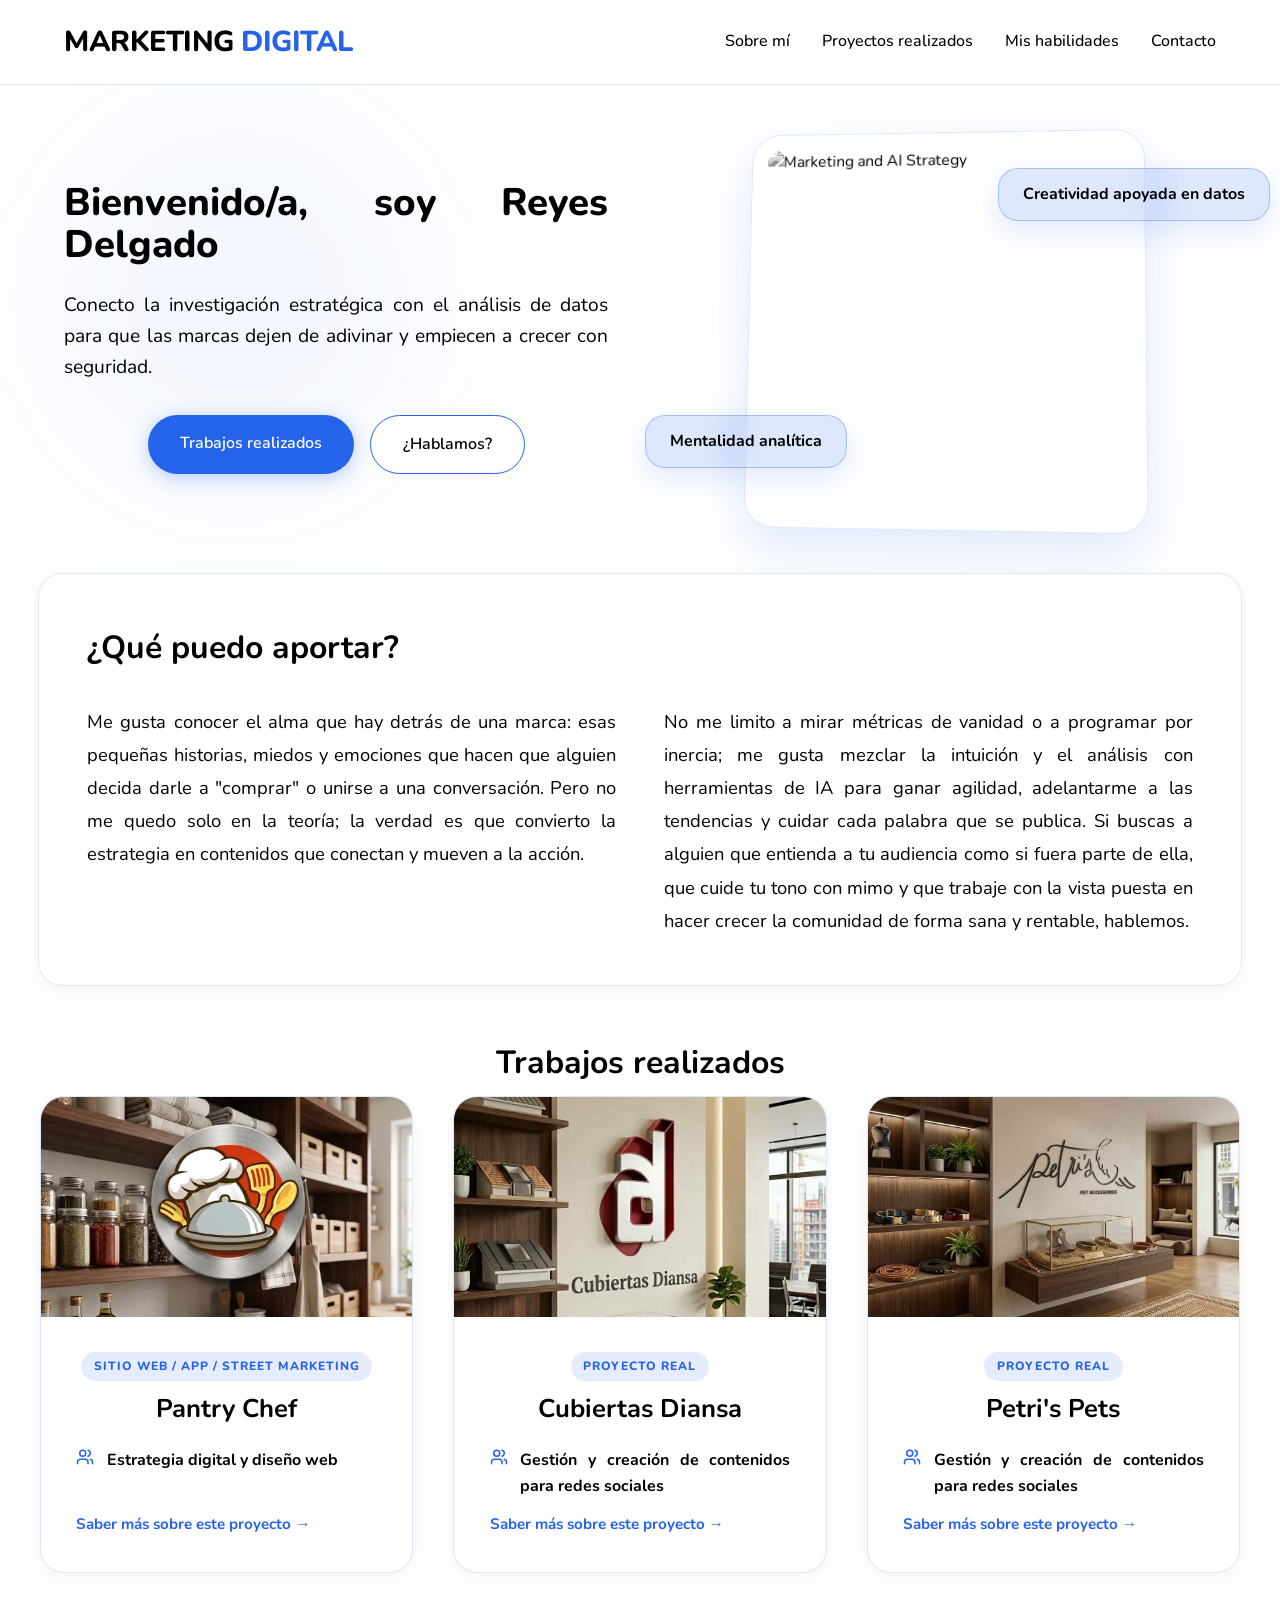
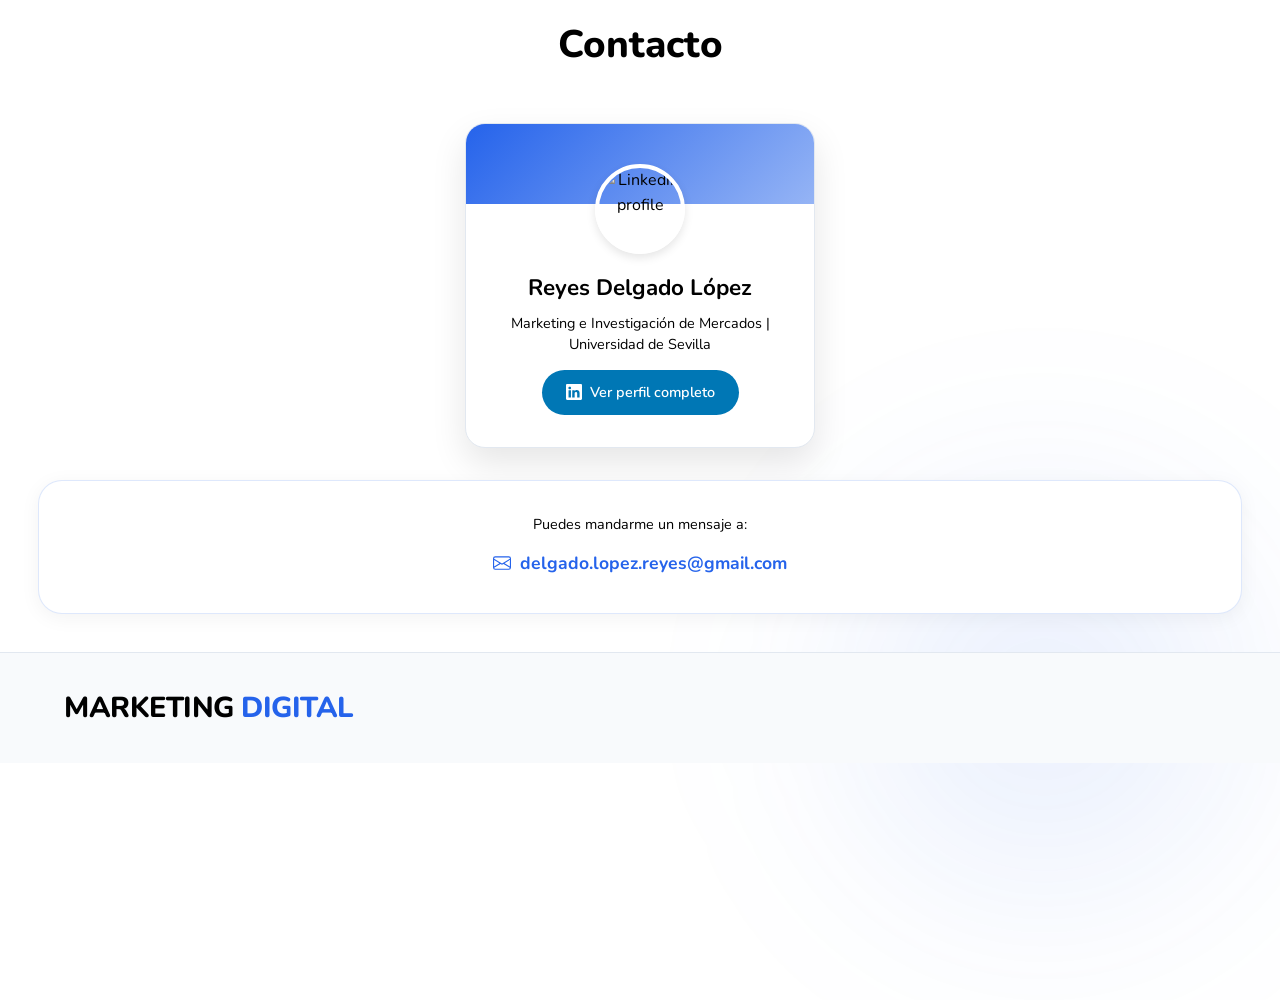
==== commit 9926b0e0: "Update index.html" ====
--- a/index.html
+++ b/index.html
@@ -53,13 +53,13 @@
 
         <section id="about" class="about reveal">
             <div class="glass-card about-card" style="padding: 3rem;">
-                <h2 class="section-title" style="margin-bottom: 2rem; text-align: left;">¿Qué puedo aportar a tu marca?</h2>
+                <h2 class="section-title" style="margin-bottom: 2rem; text-align: left;">¿Qué puedo aportar?</h2>
                 <div style="display: grid; grid-template-columns: repeat(auto-fit, minmax(400px, 1fr)); gap: 3rem;">
                     <p style="font-size: 1.15rem; color: var(--text-muted); line-height: 1.8; text-align: justify;">
-                        Me gusta entender las historias y emociones que impulsan cada decisión de compra, pero mi enfoque no se queda ahí: transformo esa comprensión en soluciones tácticas, útiles y rentables.
+                        Me gusta conocer el alma que hay detrás de una marca: esas pequeñas historias, miedos y emociones que hacen que alguien decida darle a "comprar" o unirse a una conversación. Pero no me quedo solo en la teoría; la verdad es que convierto la estrategia en contenidos que conectan y mueven a la acción.
                     </p>
                     <p style="font-size: 1.15rem; color: var(--text-muted); line-height: 1.8; text-align: justify;">
-                        Mi mayor valor es la capacidad de "leer entre líneas". No me limito a analizar cifras; combino una visión analítica con el uso avanzado de IA para aportar perspectiva, agilidad y rigor estratégico. Ayudo a marcas que buscan innovar en sus procesos y multiplicar sus resultados, trabajando siempre con datos reales y una mentalidad orientada a la mejora continua.
+                        No me limito a mirar métricas de vanidad o a programar por inercia; me gusta mezclar la intuición y el análisis con herramientas de IA para ganar agilidad, adelantarme a las tendencias y cuidar cada palabra que se publica. Si buscas a alguien que entienda a tu audiencia como si fuera parte de ella, que cuide tu tono con mimo y que trabaje con la vista puesta en hacer crecer la comunidad de forma sana y rentable, hablemos.
                     </p>
                 </div>
             </div>
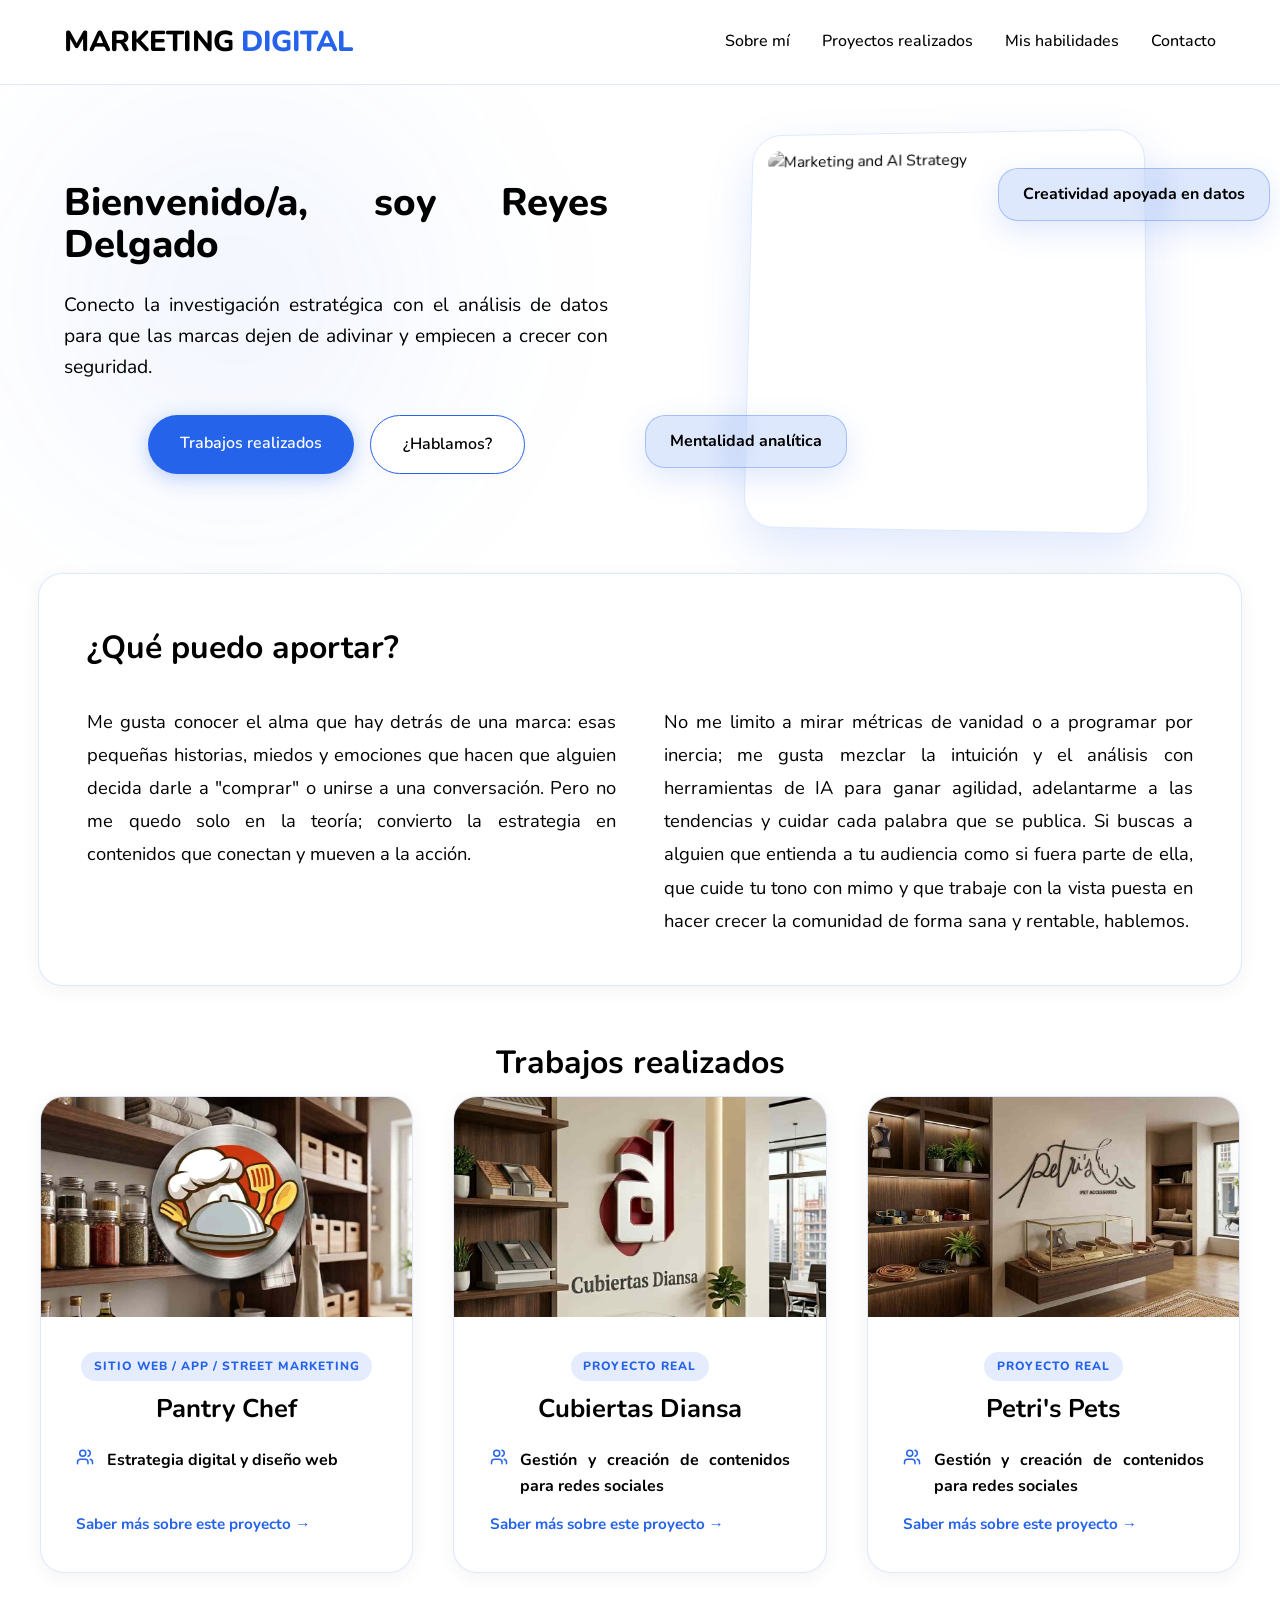
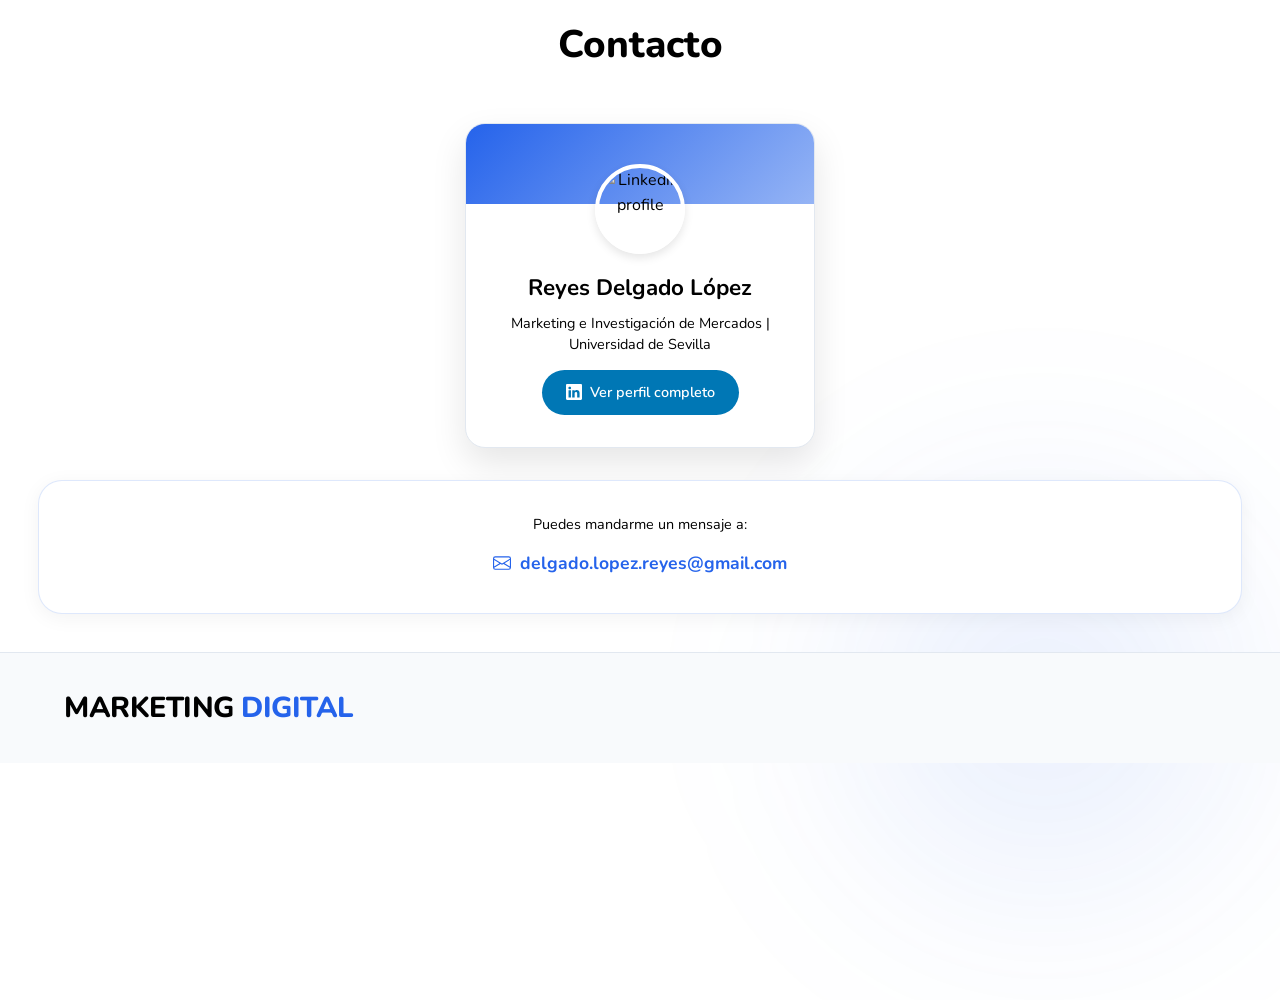
==== commit b3332542: "Update index.html" ====
--- a/index.html
+++ b/index.html
@@ -56,7 +56,7 @@
                 <h2 class="section-title" style="margin-bottom: 2rem; text-align: left;">¿Qué puedo aportar?</h2>
                 <div style="display: grid; grid-template-columns: repeat(auto-fit, minmax(400px, 1fr)); gap: 3rem;">
                     <p style="font-size: 1.15rem; color: var(--text-muted); line-height: 1.8; text-align: justify;">
-                        Me gusta conocer el alma que hay detrás de una marca: esas pequeñas historias, miedos y emociones que hacen que alguien decida darle a "comprar" o unirse a una conversación. Pero no me quedo solo en la teoría; la verdad es que convierto la estrategia en contenidos que conectan y mueven a la acción.
+                        Me gusta conocer el alma que hay detrás de una marca: esas pequeñas historias, miedos y emociones que hacen que alguien decida darle a "comprar" o unirse a una conversación. Pero no me quedo solo en la teoría; convierto la estrategia en contenidos que conectan y mueven a la acción.
                     </p>
                     <p style="font-size: 1.15rem; color: var(--text-muted); line-height: 1.8; text-align: justify;">
                         No me limito a mirar métricas de vanidad o a programar por inercia; me gusta mezclar la intuición y el análisis con herramientas de IA para ganar agilidad, adelantarme a las tendencias y cuidar cada palabra que se publica. Si buscas a alguien que entienda a tu audiencia como si fuera parte de ella, que cuide tu tono con mimo y que trabaje con la vista puesta en hacer crecer la comunidad de forma sana y rentable, hablemos.
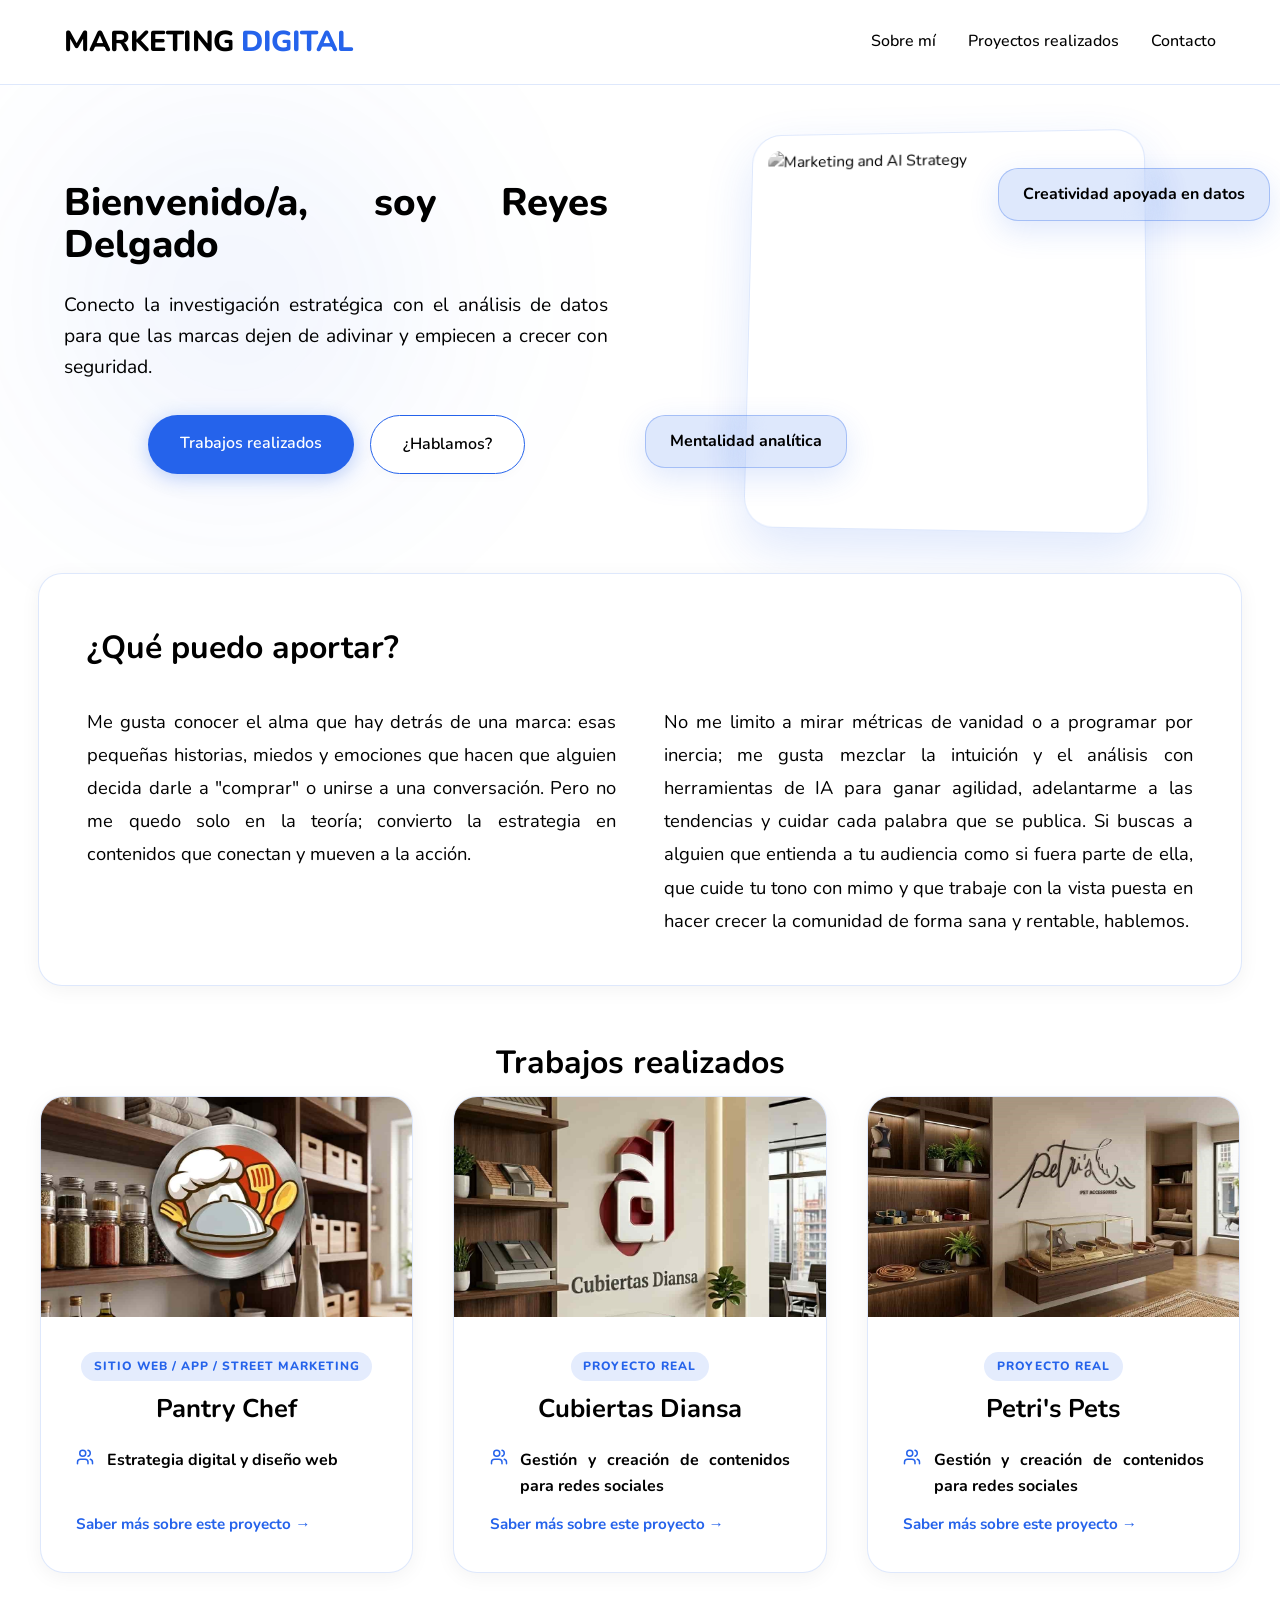
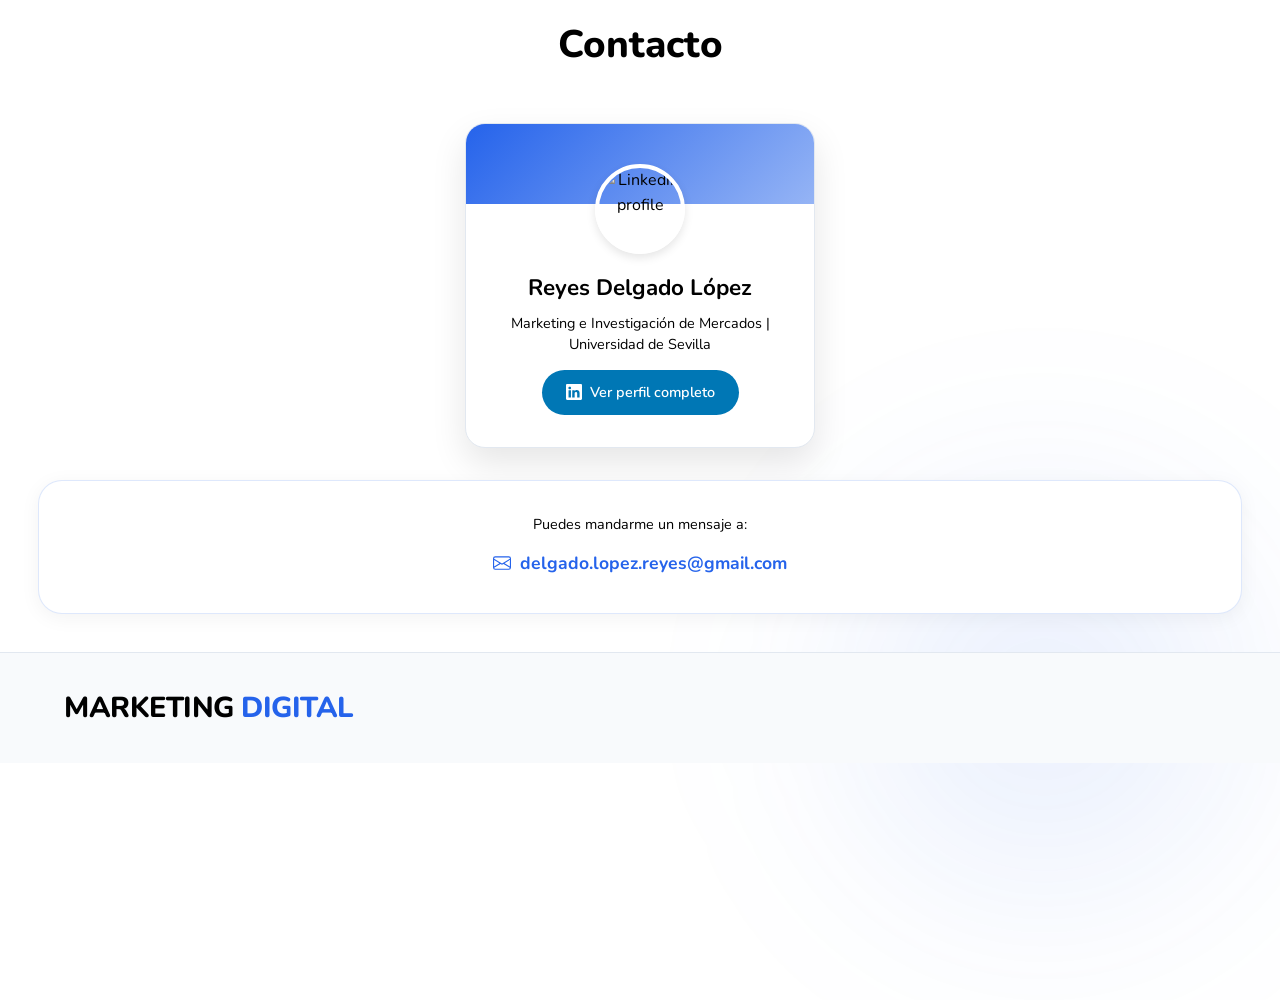
==== commit 5a58b1ee: "Remove 'Mis habilidades' from navigation links Removed 'Mis habilidades' link from navigation." ====
--- a/index.html
+++ b/index.html
@@ -20,7 +20,6 @@
         <ul class="nav-links">
             <li><a href="#about">Sobre mí</a></li>
             <li><a href="#projects">Proyectos realizados</a></li>
-            <li><a href="#expertise">Mis habilidades</a></li>
             <li><a href="#contact">Contacto</a></li>
         </ul>
         <button class="mobile-menu-btn">
